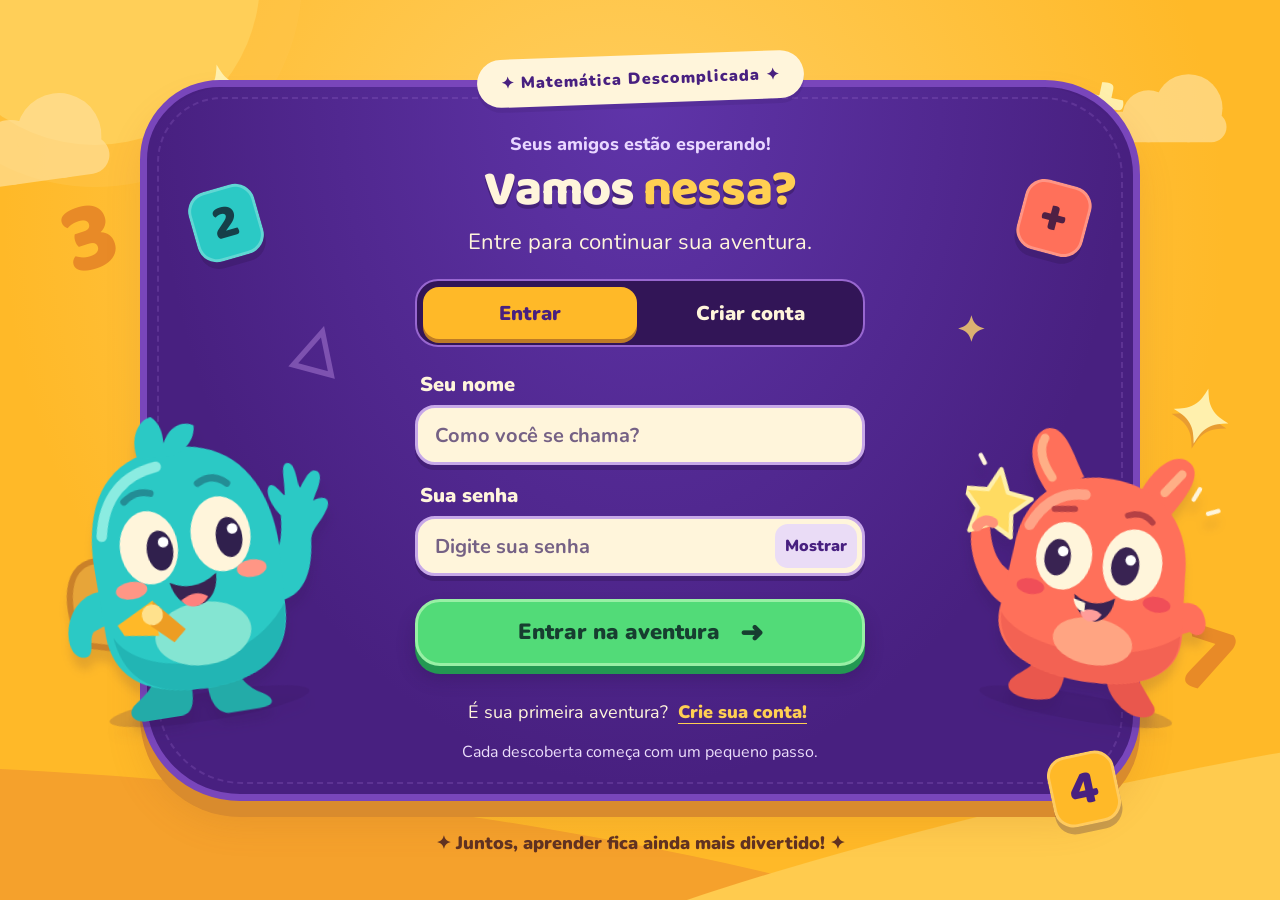
==== app/static/access.html @ aea95dab "feat(frontend): adiciona telas de boas-vindas e autenticacao com identidade visual infantil" ====
﻿<!doctype html>
<html lang="pt-BR">
<head>
  <meta charset="utf-8">
  <meta name="viewport" content="width=device-width, initial-scale=1">
  <meta name="theme-color" content="#FFB928">
  <title>Entrar na aventura — Matemática Descomplicada</title>
  <link rel="stylesheet" href="welcome.css">
  <link rel="stylesheet" href="access.css">
  <script src="access.js" defer></script>
</head>
<body>
<main class="world access-world" aria-labelledby="title">
  <div class="scenery" aria-hidden="true">
    <i class="sun"></i><i class="cloud c1"></i><i class="cloud c2"></i>
    <span class="s1">✦</span><span class="s2">✦</span><span class="n3">3</span><span class="n7">7</span><span class="plus">+</span><span class="equals">=</span><i class="hill h1"></i><i class="hill h2"></i>
  </div>
  <div class="stage access-stage">
    <div class="badge">✦ Matemática Descomplicada ✦</div>
    <section class="panel access-panel" aria-label="Acesso à aventura">
      <div class="doodles" aria-hidden="true"><span>△</span><span>✦</span><span>○</span></div>
      <div class="access-content">
        <p class="intro">Seus amigos estão esperando!</p>
        <h1 id="title">Vamos <span>nessa?</span></h1>
        <p class="subtitle" id="subtitle">Entre para continuar sua aventura.</p>
        <div class="mode-switch" role="group" aria-label="Escolha como acessar">
          <button type="button" data-mode="login" aria-pressed="true">Entrar</button>
          <button type="button" data-mode="signup" aria-pressed="false">Criar conta</button>
        </div>
        <form novalidate aria-label="Entrar" id="access-form">
          <div class="field">
            <label for="name">Seu nome</label>
            <input id="name" type="text" autocomplete="username" placeholder="Como você se chama?" maxlength="60" required aria-describedby="name-error">
            <p class="field-error" id="name-error" hidden></p>
          </div>
          <div class="field">
            <label for="password">Sua senha</label>
            <div class="password-wrap">
              <input id="password" type="password" autocomplete="current-password" placeholder="Digite sua senha" required aria-describedby="password-help password-error">
              <button class="reveal" type="button" aria-label="Mostrar senha" aria-pressed="false" aria-controls="password">Mostrar</button>
            </div>
            <p class="field-help" id="password-help" hidden>Use pelo menos 6 caracteres.</p>
            <p class="field-error" id="password-error" hidden></p>
          </div>
          <div class="field" id="confirm-field" hidden>
            <label for="confirm">Repita sua senha</label>
            <div class="password-wrap">
              <input id="confirm" type="password" autocomplete="new-password" placeholder="Mais uma vez!" disabled aria-describedby="confirm-error">
              <button class="reveal" type="button" aria-label="Mostrar confirmação de senha" aria-pressed="false" aria-controls="confirm">Mostrar</button>
            </div>
            <p class="field-error" id="confirm-error" hidden></p>
          </div>
          <button class="start submit" type="submit"><span id="submit-label">Entrar na aventura</span><span aria-hidden="true">➜</span></button>
          <p class="feedback" role="status" aria-live="polite" hidden></p>
        </form>
        <p class="switch-help"><span id="switch-prompt">É sua primeira aventura?</span> <button type="button" id="switch-link">Crie sua conta!</button></p>
        <p class="encouragement">Cada descoberta começa com um pequeno passo.</p>
        <noscript><p>Ative o JavaScript para alternar entre entrar e criar conta.</p></noscript>
      </div>
      <img class="mascot turquoise" src="assets/mascot-turquoise.svg" alt="Nosso amigo turquesa acena para receber você." width="340" height="400">
      <img class="mascot coral" src="assets/mascot-coral.svg" alt="Nosso amigo coral trouxe uma estrela para sua aventura." width="320" height="370">
      <div class="tile two" aria-hidden="true">2</div><div class="tile add" aria-hidden="true">+</div><div class="tile four" aria-hidden="true">4</div>
    </section>
    <p class="caption">✦ Juntos, aprender fica ainda mais divertido! ✦</p>
  </div>
</main>
</body>
</html>
---- app/static/welcome.css ----
﻿@import url('https://fonts.googleapis.com/css2?family=Baloo+2:wght@700;800&family=Nunito:wght@700;800;900&display=swap');
:root{color-scheme:light;--purple:#482080;--cream:#FFF5DB}*{box-sizing:border-box}body{margin:0;background:#FFB928;color:var(--cream);font-family:'Nunito','Trebuchet MS',sans-serif}.world{min-height:100svh;position:relative;isolation:isolate;overflow:hidden;display:grid;place-items:center;padding:76px 110px 66px;background:radial-gradient(ellipse at 48% 25%,#ffd064,transparent 65%),#FFB928}.scenery{position:absolute;inset:0;z-index:-1;overflow:hidden;pointer-events:none}.sun{position:absolute;width:330px;height:330px;border-radius:50%;background:#ffcf58;top:-185px;left:-70px;box-shadow:0 0 0 42px #ffc64a80}.cloud{position:absolute;width:155px;height:38px;background:#ffe099;border-radius:60px;opacity:.7}.cloud:before,.cloud:after{content:'';position:absolute;background:inherit;border-radius:50%;width:65px;height:65px;bottom:0;left:25px}.cloud:after{width:85px;height:85px;left:65px}.c1{top:16%;left:-45px;transform:rotate(-8deg)}.c2{top:12%;right:3%;transform:scale(.8)}.hill{position:absolute;width:120%;height:240px;border-radius:50% 50% 0 0}.h1{background:#f5a12c;left:-35%;bottom:-137px;transform:rotate(7deg)}.h2{background:#ffcb4e;right:-50%;bottom:-120px;transform:rotate(-12deg)}.scenery span{position:absolute;font-family:'Baloo 2','Trebuchet MS',sans-serif;font-weight:800;line-height:1;color:#e88a27}.n3{font-size:100px;left:5%;top:21%;transform:rotate(-18deg)}.n7{font-size:100px;right:4%;bottom:21%;transform:rotate(18deg)}.scenery .plus{font-size:80px;right:12%;top:7%;color:#fff0ad;transform:rotate(12deg)}.scenery .equals{font-size:70px;left:12%;bottom:8%;color:#fff0ad;transform:rotate(-18deg)}.scenery .s1,.scenery .s2{font-size:75px;color:#fff0ad;text-shadow:0 5px #e89c31}.s1{left:15%;top:7%;transform:rotate(-14deg)}.s2{right:4%;top:43%;transform:rotate(15deg)}
.stage{position:relative;width:min(100%,1050px);text-align:center}.badge{position:relative;z-index:2;display:table;margin:0 auto -23px;background:var(--cream);color:var(--purple);border-radius:24px;padding:13px 24px;font-size:16px;font-weight:900;letter-spacing:1px;box-shadow:0 5px 0 #32155726;transform:rotate(-2deg)}.panel{position:relative;isolation:isolate;background:var(--purple);border:7px solid #7946bb;border-radius:80px 95px 85px 100px;box-shadow:0 16px 0 #d98b2d,0 23px 35px #a75f2226;min-height:520px;padding:61px 24px 38px}.panel:before{content:'';position:absolute;z-index:-1;inset:10px;border:2px dashed #9464c647;border-radius:65px 80px 70px 85px}.panel:after{content:'';position:absolute;z-index:-2;inset:0;border-radius:inherit;background:radial-gradient(ellipse at 50% 0,#7447ce88,transparent 70%)}.copy{position:relative;z-index:3;max-width:650px;margin:auto;pointer-events:none}.copy button{pointer-events:auto}.intro{font-size:18px;font-weight:800;color:#e9d7ff;margin-bottom:8px}h1{font-family:'Baloo 2','Trebuchet MS',sans-serif;font-size:56px;line-height:1.05;font-weight:800;letter-spacing:-1px;margin:0 0 21px;text-shadow:0 4px 0 #32155780}h1 span{color:#ffcf52}.copy>p{font-size:23px;line-height:1.45;margin:0 0 27px;font-weight:700}.start{display:inline-flex;align-items:center;justify-content:center;gap:20px;border:3px solid #98f0a5;border-radius:25px;padding:18px 27px;background:#52DB78;color:#173e30;font-family:inherit;font-weight:900;font-size:23px;box-shadow:0 8px 0 #239852,0 12px 18px #28114450;cursor:pointer;transition:transform .18s,box-shadow .18s,background .18s}.start span{font-size:28px;line-height:1}.start:hover{background:#75ed93;transform:translateY(-4px) rotate(-1deg);box-shadow:0 12px 0 #239852,0 16px 20px #28114450}.start:active{transform:translateY(6px);box-shadow:0 2px 0 #239852}.start:focus-visible{outline:4px solid var(--cream);outline-offset:8px}.copy>.hint{font-size:16px;line-height:1.5;margin:24px auto 0;max-width:400px;color:#ebddfa;min-height:48px}.mascot{position:absolute;z-index:4;pointer-events:none;filter:drop-shadow(0 12px 5px #25103d20);object-fit:contain}.turquoise{width:300px;height:auto;left:-110px;bottom:0;transform:rotate(-9deg);animation:bob-left 5s ease-in-out infinite}.coral{width:280px;height:auto;right:-102px;bottom:4px;transform:rotate(10deg);animation:bob-right 5s ease-in-out infinite .6s}.tile{position:absolute;z-index:2;width:68px;height:72px;display:grid;place-items:center;font-family:'Baloo 2','Trebuchet MS',sans-serif;font-size:49px;font-weight:800;border-radius:20px;box-shadow:0 7px 0 #28114440;border:3px solid #ffffff40;line-height:1}.two{background:#2BC9C5;color:#163f49;left:57px;top:75px;transform:rotate(-16deg)}.add{background:#FF705A;color:#4f2044;right:58px;top:68px;transform:rotate(15deg)}.four{background:#FFB928;color:#482080;right:15px;bottom:-31px;transform:rotate(-12deg);z-index:5}.doodles span{position:absolute;font-size:58px;color:#b88ae0;opacity:.45;font-weight:800}.doodles span:nth-child(1){top:32px;left:21%;transform:rotate(15deg)}.doodles span:nth-child(2){right:20%;top:29px;color:#ffd66c;font-size:35px;opacity:.8}.doodles span:nth-child(3){right:70px;top:180px;font-size:65px}.caption{color:#603222;font-size:18px;font-weight:900;margin:39px 0 0}.celebration{position:absolute;inset:0;overflow:hidden;border-radius:inherit;pointer-events:none;z-index:6}.confetti{position:absolute;left:50%;top:68%;font-size:25px;animation:burst 1s ease-out forwards;color:var(--color)}@keyframes burst{from{opacity:1;transform:translate(0,0) rotate(0)}to{opacity:0;transform:translate(var(--x),var(--y)) rotate(var(--spin))}}@keyframes bob-left{50%{transform:translateY(-10px) rotate(-6deg)}}@keyframes bob-right{50%{transform:translateY(-9px) rotate(7deg)}}
@media(min-width:1450px){.panel{min-height:570px;padding-top:78px}.turquoise{width:340px;left:-135px}.coral{width:320px;right:-125px}}
@media(max-width:1050px){.world{padding:65px 65px 50px}.panel{padding-left:35px;padding-right:35px}h1{font-size:48px}.turquoise{width:235px;left:-80px;bottom:-12px}.coral{width:220px;right:-75px;bottom:-10px}.two{left:25px;top:50px;width:52px;height:57px;font-size:38px}.add{right:22px;top:55px;width:52px;height:57px;font-size:38px}.copy>p{font-size:22px}.copy>.hint{max-width:290px}.doodles span:nth-child(1),.doodles span:nth-child(3){display:none}}
@media(max-width:700px){.world{padding:45px 19px 30px}.stage{max-width:480px}.badge{font-size:16px;letter-spacing:0;padding:12px 10px;margin-bottom:-18px}.panel{padding:45px 14px 210px;min-height:690px;border-width:5px;border-radius:49px 57px 49px 57px;box-shadow:0 10px 0 #d98b2d,0 17px 25px #a75f2220}.panel:before{inset:8px;border-radius:35px 43px 35px 43px}.intro{font-size:16px;margin-bottom:13px}h1{font-size:clamp(40px,8.8vw,46px);letter-spacing:-1.2px;line-height:1.08;margin-bottom:18px}.copy>p{font-size:20px;line-height:1.5;margin-bottom:24px}.copy>p br{display:none}.copy{max-width:380px}.start{font-size:20px;padding:17px 18px;gap:10px;border-radius:23px}.copy>.hint{font-size:16px;max-width:280px;margin-top:23px;min-height:48px}.turquoise{width:205px;left:-26px;bottom:-10px}.coral{width:190px;right:-21px;bottom:-9px}.two{top:auto;bottom:116px;left:44%;width:45px;height:48px;font-size:32px;transform:rotate(12deg)}.add{top:auto;bottom:56px;right:43%;width:41px;height:44px;font-size:30px;transform:rotate(-14deg)}.four{display:none}.doodles span:nth-child(2){top:auto;bottom:173px;right:25%;font-size:23px}.caption{font-size:16px;line-height:1.5;margin:27px auto 0;max-width:320px}.n3{left:-17px;top:10%;font-size:72px}.scenery .plus{right:-4px;top:4%;font-size:60px}.n7{right:-8px;bottom:12%;font-size:70px}.scenery .s1{left:4%;top:2%;font-size:34px}.scenery .s2{right:0;top:49%;font-size:30px}.scenery .equals{left:5%;bottom:4%;font-size:40px}.c2{right:-60px}}
@media(prefers-reduced-motion:reduce){*,*:before,*:after{animation:none!important;transition:none!important}.confetti{display:none}}
---- app/static/access.css ----
﻿/* Extends the approved welcome screen without changing its shared styles. */
[hidden] { display: none !important; }
.access-world { padding-top: 48px; padding-bottom: 38px; }
.access-stage { max-width: 1000px; min-width: 0; }
.access-panel { padding: 45px 32px 30px; }
.access-content { position: relative; z-index: 3; width: 100%; max-width: 450px; margin: auto; }
.access-content h1 { font-size: 50px; margin-bottom: 10px; }
.access-content .intro { margin: 0 0 8px; }
.subtitle { font-size: 22px; line-height: 1.4; margin: 0 0 22px; }
.mode-switch { display: flex; gap: 6px; padding: 6px; background: #321557; border: 2px solid #9867d0; border-radius: 23px; margin-bottom: 24px; }
.mode-switch button { flex: 1; min-height: 52px; border: 0; border-radius: 16px; background: transparent; color: #FFF5DB; font: 900 20px 'Nunito', 'Trebuchet MS', sans-serif; cursor: pointer; transition: background .18s, transform .18s; }
.mode-switch button[aria-pressed="true"] { background: #FFB928; color: #482080; box-shadow: 0 4px 0 #bd7b26; }
.mode-switch button:hover { background: #7447CE; }
.mode-switch button[aria-pressed="true"]:hover { background: #ffce64; }
.field { text-align: left; margin-bottom: 17px; }
.field label { display: block; font-size: 20px; font-weight: 900; margin: 0 0 7px 5px; }
.field input { display: block; width: 100%; min-width: 0; min-height: 60px; padding: 13px 17px; border: 3px solid #c7a8e8; border-radius: 20px; background: #FFF5DB; color: #482080; font: 800 20px 'Nunito', 'Trebuchet MS', sans-serif; box-shadow: 0 5px 0 #32155766; transition: border-color .18s, box-shadow .18s; }
.field input::placeholder { color: #756185; opacity: 1; font-weight: 700; }
.field input:focus { border-color: #2BC9C5; outline: 3px solid #2BC9C559; outline-offset: 3px; box-shadow: 0 5px 0 #247d91; }
.field input[aria-invalid="true"] { border-color: #FF9C88; outline-color: #FF705A77; }
.password-wrap { position: relative; }
.password-wrap input { padding-right: 105px; }
.reveal { position: absolute; right: 8px; top: 8px; min-height: 44px; padding: 0 10px; border: 0; border-radius: 13px; background: #eadcf6; color: #482080; font: 900 16px 'Nunito', sans-serif; cursor: pointer; }
.reveal:hover { background: #d7bcec; }
.field-help, .field-error { margin: 9px 5px 0; font-size: 16px; line-height: 1.4; }
.field-error { color: #ffcfb9; font-weight: 900; }
.field-help { color: #ebddfa; }
.submit { width: 100%; margin-top: 6px; padding: 16px 15px; }
.submit #submit-label { font-size: 22px; line-height: 1.3; }
.feedback { font-size: 18px; line-height: 1.5; background: #321557; border: 2px solid #52DB78; border-radius: 18px; padding: 14px; margin: 24px 0 0; }
.switch-help { font-size: 18px; line-height: 1.7; margin: 26px 0 8px; }
.switch-help button { border: 0; padding: 8px 5px; background: transparent; color: #ffcf52; font: 900 18px 'Nunito', sans-serif; text-decoration: underline; text-underline-offset: 5px; cursor: pointer; border-radius: 8px; }
.switch-help button:hover { color: #FFF5DB; }
.encouragement { font-size: 16px; line-height: 1.5; color: #ebddfa; margin: 0; }
.access-content button:focus-visible { outline: 3px solid #FFF5DB; outline-offset: 4px; }
.access-content .reveal:focus-visible { outline-color: #482080; outline-offset: 1px; }
.access-panel .turquoise { bottom: 65px; }
.access-panel .coral { bottom: 65px; }
.access-panel .two { top: 100px; left: 45px; }
.access-panel .add { top: 95px; right: 45px; }
.access-panel .doodles span:nth-child(1) { left: 15%; top: 220px; }
.access-panel .doodles span:nth-child(2) { right: 15%; top: 220px; }
.access-panel .doodles span:nth-child(3) { display: none; }
.access-world .caption { margin-top: 30px; }
@media (min-width: 1450px) { .access-panel .turquoise { left: -125px; } .access-panel .coral { right: -115px; } }
@media (min-width: 701px) and (max-width: 1050px) {
  .access-world { padding-left: 48px; padding-right: 48px; }
  .access-content { max-width: 380px; }
  .access-panel .turquoise { width: 190px; left: -72px; bottom: 80px; }
  .access-panel .coral { width: 180px; right: -68px; bottom: 80px; }
  .access-panel .two { left: 15px; top: 62px; }
  .access-panel .add { right: 15px; top: 62px; }
}
@media (max-width: 700px) {
  .access-world { padding: 35px 15px 28px; }
  .access-panel { padding: 42px 18px 205px; min-height: 0; }
  .access-content h1 { font-size: 42px; }
  .access-world .badge { font-size: 16px; padding: 12px 10px; }
  .subtitle { font-size: 20px; margin-bottom: 20px; }
  .mode-switch button { font-size: 18px; }
  .field input { font-size: 18px; padding-left: 12px; }
  .field label { font-size: 18px; }
  .submit #submit-label { font-size: 20px; }
  .submit { gap: 10px; }
  .access-panel .turquoise { width: 185px; left: -20px; bottom: -4px; }
  .access-panel .coral { width: 173px; right: -17px; bottom: -4px; }
  .access-panel .two { top: auto; bottom: 98px; left: 44%; }
  .access-panel .add { top: auto; bottom: 42px; right: 43%; }
  .access-panel .doodles span:nth-child(2) { top: auto; bottom: 164px; right: 27%; }
  .access-world .caption { font-size: 16px; }
}
/* Keep the animated silhouettes clear of every form control. */
@media (min-width: 701px) and (max-width: 1050px) {
  .access-panel .turquoise { width: 165px; left: -75px; }
  .access-panel .coral { width: 155px; right: -70px; }
}
@media (max-width: 700px) {
  .access-panel { padding-bottom: 250px; }
}
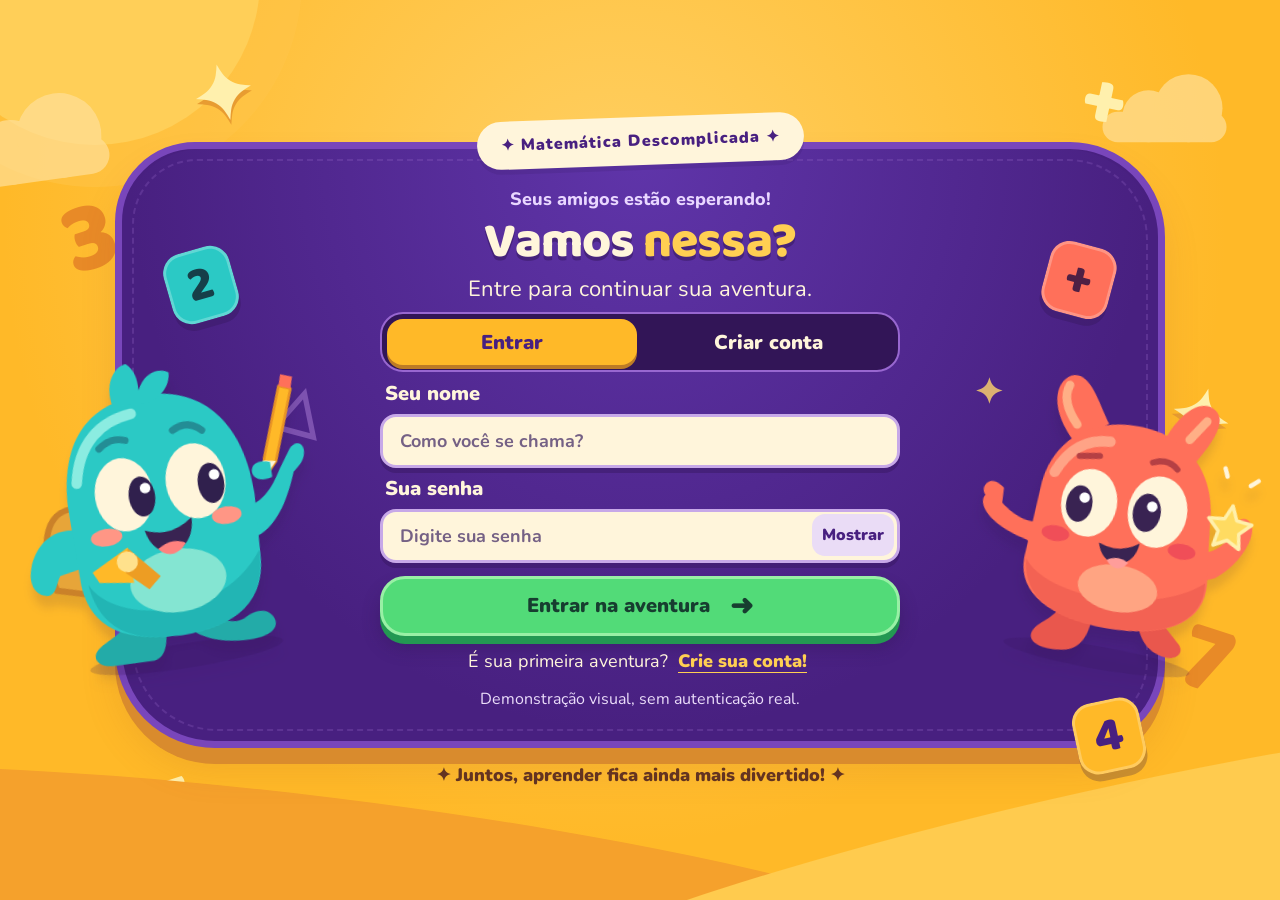
==== commit 565a0c76: "feat(frontend): padroniza layout responsivo e finaliza painel do aluno" ====
--- a/app/static/access.html
+++ b/app/static/access.html
@@ -5,6 +5,7 @@
   <meta name="viewport" content="width=device-width, initial-scale=1">
   <meta name="theme-color" content="#FFB928">
   <title>Entrar na aventura — Matemática Descomplicada</title>
+  <link rel="stylesheet" href="design-system.css">
   <link rel="stylesheet" href="welcome.css">
   <link rel="stylesheet" href="access.css">
   <script src="access.js" defer></script>
@@ -23,11 +24,11 @@
         <p class="intro">Seus amigos estão esperando!</p>
         <h1 id="title">Vamos <span>nessa?</span></h1>
         <p class="subtitle" id="subtitle">Entre para continuar sua aventura.</p>
-        <div class="mode-switch" role="group" aria-label="Escolha como acessar">
+        <div class="mode-switch ds-form-width" role="group" aria-label="Escolha como acessar">
           <button type="button" data-mode="login" aria-pressed="true">Entrar</button>
           <button type="button" data-mode="signup" aria-pressed="false">Criar conta</button>
         </div>
-        <form novalidate aria-label="Entrar" id="access-form">
+        <form class="ds-form-width" novalidate aria-label="Entrar" id="access-form">
           <div class="field">
             <label for="name">Seu nome</label>
             <input id="name" type="text" autocomplete="username" placeholder="Como você se chama?" maxlength="60" required aria-describedby="name-error">
@@ -54,11 +55,11 @@
           <p class="feedback" role="status" aria-live="polite" hidden></p>
         </form>
         <p class="switch-help"><span id="switch-prompt">É sua primeira aventura?</span> <button type="button" id="switch-link">Crie sua conta!</button></p>
-        <p class="encouragement">Cada descoberta começa com um pequeno passo.</p>
+        <p class="encouragement">Demonstração visual, sem autenticação real.</p>
         <noscript><p>Ative o JavaScript para alternar entre entrar e criar conta.</p></noscript>
       </div>
-      <img class="mascot turquoise" src="assets/mascot-turquoise.svg" alt="Nosso amigo turquesa acena para receber você." width="340" height="400">
-      <img class="mascot coral" src="assets/mascot-coral.svg" alt="Nosso amigo coral trouxe uma estrela para sua aventura." width="320" height="370">
+      <img class="mascot turquoise" src="assets/mascot-turquoise-access.svg" alt="Nosso amigo turquesa mostra um lápis para começar a aventura." width="340" height="400">
+      <img class="mascot coral" src="assets/mascot-coral-access.svg" alt="Nosso amigo coral aponta para a área de acesso e segura sua estrela." width="320" height="370">
       <div class="tile two" aria-hidden="true">2</div><div class="tile add" aria-hidden="true">+</div><div class="tile four" aria-hidden="true">4</div>
     </section>
     <p class="caption">✦ Juntos, aprender fica ainda mais divertido! ✦</p>
--- a/app/static/design-system.css
+++ b/app/static/design-system.css
@@ -0,0 +1,68 @@
+:root {
+  color-scheme: light;
+  --purple: #482080;
+  --cream: #FFF5DB;
+  --color-yellow: #FFB928;
+  --color-teal: #2BC9C5;
+  --color-coral: #FF705A;
+  --color-green: #52DB78;
+  --color-card-teal: #209d9f;
+  --color-card-purple: #7447ce;
+  --color-card-coral: #e45d52;
+  --font-body: 'Nunito', 'Trebuchet MS', sans-serif;
+  --font-display: 'Baloo 2', 'Trebuchet MS', sans-serif;
+  --panel-max-width: 1050px;
+  --panel-reference-height: 520px;
+  --panel-reference-height-large: 570px;
+  --auth-panel-reference-height: 606px;
+  --dashboard-panel-ratio: .6;
+  --panel-radius: 80px 95px 85px 100px;
+  --panel-inner-radius: 65px 80px 70px 85px;
+  --panel-mobile-radius: 49px 57px 49px 57px;
+  --form-max-width: 520px;
+  --input-height: 54px;
+  --input-radius: 16px;
+  --input-font-size: 18px;
+  --primary-button-height: 60px;
+  --primary-button-radius: 25px;
+  --primary-button-font-size: 20px;
+  --page-gutter-desktop: 48px;
+  --page-gutter-mobile: 18px;
+  --space-1: 8px;
+  --space-2: 16px;
+  --space-3: 24px;
+}
+
+.stage {
+  position: relative;
+  width: min(100%, var(--panel-max-width));
+  min-width: 0;
+  margin-inline: auto;
+  text-align: center;
+}
+
+.panel {
+  min-height: var(--panel-reference-height);
+  border-radius: var(--panel-radius);
+}
+
+.ds-form-width {
+  width: min(100%, var(--form-max-width));
+  margin-inline: auto;
+}
+
+.field input {
+  min-height: var(--input-height);
+  border-radius: var(--input-radius);
+  font-size: var(--input-font-size);
+}
+
+.start {
+  min-height: var(--primary-button-height);
+  border-radius: var(--primary-button-radius);
+  font-size: var(--primary-button-font-size);
+}
+
+@media (max-width: 700px) {
+  .panel { border-radius: var(--panel-mobile-radius); }
+}
--- a/app/static/welcome.css
+++ b/app/static/welcome.css
@@ -1,7 +1,8 @@
-﻿@import url('https://fonts.googleapis.com/css2?family=Baloo+2:wght@700;800&family=Nunito:wght@700;800;900&display=swap');
-:root{color-scheme:light;--purple:#482080;--cream:#FFF5DB}*{box-sizing:border-box}body{margin:0;background:#FFB928;color:var(--cream);font-family:'Nunito','Trebuchet MS',sans-serif}.world{min-height:100svh;position:relative;isolation:isolate;overflow:hidden;display:grid;place-items:center;padding:76px 110px 66px;background:radial-gradient(ellipse at 48% 25%,#ffd064,transparent 65%),#FFB928}.scenery{position:absolute;inset:0;z-index:-1;overflow:hidden;pointer-events:none}.sun{position:absolute;width:330px;height:330px;border-radius:50%;background:#ffcf58;top:-185px;left:-70px;box-shadow:0 0 0 42px #ffc64a80}.cloud{position:absolute;width:155px;height:38px;background:#ffe099;border-radius:60px;opacity:.7}.cloud:before,.cloud:after{content:'';position:absolute;background:inherit;border-radius:50%;width:65px;height:65px;bottom:0;left:25px}.cloud:after{width:85px;height:85px;left:65px}.c1{top:16%;left:-45px;transform:rotate(-8deg)}.c2{top:12%;right:3%;transform:scale(.8)}.hill{position:absolute;width:120%;height:240px;border-radius:50% 50% 0 0}.h1{background:#f5a12c;left:-35%;bottom:-137px;transform:rotate(7deg)}.h2{background:#ffcb4e;right:-50%;bottom:-120px;transform:rotate(-12deg)}.scenery span{position:absolute;font-family:'Baloo 2','Trebuchet MS',sans-serif;font-weight:800;line-height:1;color:#e88a27}.n3{font-size:100px;left:5%;top:21%;transform:rotate(-18deg)}.n7{font-size:100px;right:4%;bottom:21%;transform:rotate(18deg)}.scenery .plus{font-size:80px;right:12%;top:7%;color:#fff0ad;transform:rotate(12deg)}.scenery .equals{font-size:70px;left:12%;bottom:8%;color:#fff0ad;transform:rotate(-18deg)}.scenery .s1,.scenery .s2{font-size:75px;color:#fff0ad;text-shadow:0 5px #e89c31}.s1{left:15%;top:7%;transform:rotate(-14deg)}.s2{right:4%;top:43%;transform:rotate(15deg)}
-.stage{position:relative;width:min(100%,1050px);text-align:center}.badge{position:relative;z-index:2;display:table;margin:0 auto -23px;background:var(--cream);color:var(--purple);border-radius:24px;padding:13px 24px;font-size:16px;font-weight:900;letter-spacing:1px;box-shadow:0 5px 0 #32155726;transform:rotate(-2deg)}.panel{position:relative;isolation:isolate;background:var(--purple);border:7px solid #7946bb;border-radius:80px 95px 85px 100px;box-shadow:0 16px 0 #d98b2d,0 23px 35px #a75f2226;min-height:520px;padding:61px 24px 38px}.panel:before{content:'';position:absolute;z-index:-1;inset:10px;border:2px dashed #9464c647;border-radius:65px 80px 70px 85px}.panel:after{content:'';position:absolute;z-index:-2;inset:0;border-radius:inherit;background:radial-gradient(ellipse at 50% 0,#7447ce88,transparent 70%)}.copy{position:relative;z-index:3;max-width:650px;margin:auto;pointer-events:none}.copy button{pointer-events:auto}.intro{font-size:18px;font-weight:800;color:#e9d7ff;margin-bottom:8px}h1{font-family:'Baloo 2','Trebuchet MS',sans-serif;font-size:56px;line-height:1.05;font-weight:800;letter-spacing:-1px;margin:0 0 21px;text-shadow:0 4px 0 #32155780}h1 span{color:#ffcf52}.copy>p{font-size:23px;line-height:1.45;margin:0 0 27px;font-weight:700}.start{display:inline-flex;align-items:center;justify-content:center;gap:20px;border:3px solid #98f0a5;border-radius:25px;padding:18px 27px;background:#52DB78;color:#173e30;font-family:inherit;font-weight:900;font-size:23px;box-shadow:0 8px 0 #239852,0 12px 18px #28114450;cursor:pointer;transition:transform .18s,box-shadow .18s,background .18s}.start span{font-size:28px;line-height:1}.start:hover{background:#75ed93;transform:translateY(-4px) rotate(-1deg);box-shadow:0 12px 0 #239852,0 16px 20px #28114450}.start:active{transform:translateY(6px);box-shadow:0 2px 0 #239852}.start:focus-visible{outline:4px solid var(--cream);outline-offset:8px}.copy>.hint{font-size:16px;line-height:1.5;margin:24px auto 0;max-width:400px;color:#ebddfa;min-height:48px}.mascot{position:absolute;z-index:4;pointer-events:none;filter:drop-shadow(0 12px 5px #25103d20);object-fit:contain}.turquoise{width:300px;height:auto;left:-110px;bottom:0;transform:rotate(-9deg);animation:bob-left 5s ease-in-out infinite}.coral{width:280px;height:auto;right:-102px;bottom:4px;transform:rotate(10deg);animation:bob-right 5s ease-in-out infinite .6s}.tile{position:absolute;z-index:2;width:68px;height:72px;display:grid;place-items:center;font-family:'Baloo 2','Trebuchet MS',sans-serif;font-size:49px;font-weight:800;border-radius:20px;box-shadow:0 7px 0 #28114440;border:3px solid #ffffff40;line-height:1}.two{background:#2BC9C5;color:#163f49;left:57px;top:75px;transform:rotate(-16deg)}.add{background:#FF705A;color:#4f2044;right:58px;top:68px;transform:rotate(15deg)}.four{background:#FFB928;color:#482080;right:15px;bottom:-31px;transform:rotate(-12deg);z-index:5}.doodles span{position:absolute;font-size:58px;color:#b88ae0;opacity:.45;font-weight:800}.doodles span:nth-child(1){top:32px;left:21%;transform:rotate(15deg)}.doodles span:nth-child(2){right:20%;top:29px;color:#ffd66c;font-size:35px;opacity:.8}.doodles span:nth-child(3){right:70px;top:180px;font-size:65px}.caption{color:#603222;font-size:18px;font-weight:900;margin:39px 0 0}.celebration{position:absolute;inset:0;overflow:hidden;border-radius:inherit;pointer-events:none;z-index:6}.confetti{position:absolute;left:50%;top:68%;font-size:25px;animation:burst 1s ease-out forwards;color:var(--color)}@keyframes burst{from{opacity:1;transform:translate(0,0) rotate(0)}to{opacity:0;transform:translate(var(--x),var(--y)) rotate(var(--spin))}}@keyframes bob-left{50%{transform:translateY(-10px) rotate(-6deg)}}@keyframes bob-right{50%{transform:translateY(-9px) rotate(7deg)}}
-@media(min-width:1450px){.panel{min-height:570px;padding-top:78px}.turquoise{width:340px;left:-135px}.coral{width:320px;right:-125px}}
-@media(max-width:1050px){.world{padding:65px 65px 50px}.panel{padding-left:35px;padding-right:35px}h1{font-size:48px}.turquoise{width:235px;left:-80px;bottom:-12px}.coral{width:220px;right:-75px;bottom:-10px}.two{left:25px;top:50px;width:52px;height:57px;font-size:38px}.add{right:22px;top:55px;width:52px;height:57px;font-size:38px}.copy>p{font-size:22px}.copy>.hint{max-width:290px}.doodles span:nth-child(1),.doodles span:nth-child(3){display:none}}
-@media(max-width:700px){.world{padding:45px 19px 30px}.stage{max-width:480px}.badge{font-size:16px;letter-spacing:0;padding:12px 10px;margin-bottom:-18px}.panel{padding:45px 14px 210px;min-height:690px;border-width:5px;border-radius:49px 57px 49px 57px;box-shadow:0 10px 0 #d98b2d,0 17px 25px #a75f2220}.panel:before{inset:8px;border-radius:35px 43px 35px 43px}.intro{font-size:16px;margin-bottom:13px}h1{font-size:clamp(40px,8.8vw,46px);letter-spacing:-1.2px;line-height:1.08;margin-bottom:18px}.copy>p{font-size:20px;line-height:1.5;margin-bottom:24px}.copy>p br{display:none}.copy{max-width:380px}.start{font-size:20px;padding:17px 18px;gap:10px;border-radius:23px}.copy>.hint{font-size:16px;max-width:280px;margin-top:23px;min-height:48px}.turquoise{width:205px;left:-26px;bottom:-10px}.coral{width:190px;right:-21px;bottom:-9px}.two{top:auto;bottom:116px;left:44%;width:45px;height:48px;font-size:32px;transform:rotate(12deg)}.add{top:auto;bottom:56px;right:43%;width:41px;height:44px;font-size:30px;transform:rotate(-14deg)}.four{display:none}.doodles span:nth-child(2){top:auto;bottom:173px;right:25%;font-size:23px}.caption{font-size:16px;line-height:1.5;margin:27px auto 0;max-width:320px}.n3{left:-17px;top:10%;font-size:72px}.scenery .plus{right:-4px;top:4%;font-size:60px}.n7{right:-8px;bottom:12%;font-size:70px}.scenery .s1{left:4%;top:2%;font-size:34px}.scenery .s2{right:0;top:49%;font-size:30px}.scenery .equals{left:5%;bottom:4%;font-size:40px}.c2{right:-60px}}
+@import url('https://fonts.googleapis.com/css2?family=Baloo+2:wght@700;800&family=Nunito:wght@700;800;900&display=swap');
+*{box-sizing:border-box}body{margin:0;background:var(--color-yellow);color:var(--cream);font-family:var(--font-body)}.world{min-height:100svh;position:relative;isolation:isolate;overflow:hidden;display:grid;place-items:center;padding:76px var(--page-gutter-desktop) 66px;background:radial-gradient(ellipse at 48% 25%,#ffd064,transparent 65%),var(--color-yellow)}.scenery{position:absolute;inset:0;z-index:-1;overflow:hidden;pointer-events:none}.sun{position:absolute;width:330px;height:330px;border-radius:50%;background:#ffcf58;top:-185px;left:-70px;box-shadow:0 0 0 42px #ffc64a80}.cloud{position:absolute;width:155px;height:38px;background:#ffe099;border-radius:60px;opacity:.7}.cloud:before,.cloud:after{content:'';position:absolute;background:inherit;border-radius:50%;width:65px;height:65px;bottom:0;left:25px}.cloud:after{width:85px;height:85px;left:65px}.c1{top:16%;left:-45px;transform:rotate(-8deg)}.c2{top:12%;right:3%;transform:scale(.8)}.hill{position:absolute;width:120%;height:240px;border-radius:50% 50% 0 0}.h1{background:#f5a12c;left:-35%;bottom:-137px;transform:rotate(7deg)}.h2{background:#ffcb4e;right:-50%;bottom:-120px;transform:rotate(-12deg)}.scenery span{position:absolute;font-family:var(--font-display);font-weight:800;line-height:1;color:#e88a27}.n3{font-size:100px;left:5%;top:21%;transform:rotate(-18deg)}.n7{font-size:100px;right:4%;bottom:21%;transform:rotate(18deg)}.scenery .plus{font-size:80px;right:12%;top:7%;color:#fff0ad;transform:rotate(12deg)}.scenery .equals{font-size:70px;left:12%;bottom:8%;color:#fff0ad;transform:rotate(-18deg)}.scenery .s1,.scenery .s2{font-size:75px;color:#fff0ad;text-shadow:0 5px #e89c31}.s1{left:15%;top:7%;transform:rotate(-14deg)}.s2{right:4%;top:43%;transform:rotate(15deg)}
+.badge{position:relative;z-index:2;display:table;margin:0 auto -23px;background:var(--cream);color:var(--purple);border-radius:24px;padding:13px 24px;font-size:16px;font-weight:900;letter-spacing:1px;box-shadow:0 5px 0 #32155726;transform:rotate(-2deg)}.panel{position:relative;isolation:isolate;background:var(--purple);border:7px solid #7946bb;box-shadow:0 16px 0 #d98b2d,0 23px 35px #a75f2226;padding:61px 24px 38px}.panel:before{content:'';position:absolute;z-index:-1;inset:10px;border:2px dashed #9464c647;border-radius:var(--panel-inner-radius)}.panel:after{content:'';position:absolute;z-index:-2;inset:0;border-radius:inherit;background:radial-gradient(ellipse at 50% 0,#7447ce88,transparent 70%)}.copy{position:relative;z-index:3;max-width:650px;margin:auto;pointer-events:none}.copy button{pointer-events:auto}.intro{font-size:18px;font-weight:800;color:#e9d7ff;margin-bottom:8px}h1{font-family:var(--font-display);font-size:56px;line-height:1.05;font-weight:800;letter-spacing:-1px;margin:0 0 21px;text-shadow:0 4px 0 #32155780}h1 span{color:#ffcf52}.copy>p{font-size:23px;line-height:1.45;margin:0 0 27px;font-weight:700}.start{display:inline-flex;align-items:center;justify-content:center;gap:20px;border:3px solid #98f0a5;padding:12px 27px;background:var(--color-green);color:#173e30;font-family:inherit;font-weight:900;box-shadow:0 8px 0 #239852,0 12px 18px #28114450;cursor:pointer;transition:transform .18s,box-shadow .18s,background .18s}.start span{font-size:28px;line-height:1}.start:hover{background:#75ed93;transform:translateY(-4px) rotate(-1deg);box-shadow:0 12px 0 #239852,0 16px 20px #28114450}.start:active{transform:translateY(6px);box-shadow:0 2px 0 #239852}.start:focus-visible{outline:4px solid var(--cream);outline-offset:8px}.copy>.hint{font-size:16px;line-height:1.5;margin:24px auto 0;max-width:400px;color:#ebddfa;min-height:48px}.mascot{position:absolute;z-index:4;pointer-events:none;filter:drop-shadow(0 12px 5px #25103d20);object-fit:contain}.turquoise{width:300px;height:auto;left:-110px;bottom:0;transform:rotate(-9deg);animation:bob-left 5s ease-in-out infinite}.coral{width:280px;height:auto;right:-102px;bottom:4px;transform:rotate(10deg);animation:bob-right 5s ease-in-out infinite .6s}.tile{position:absolute;z-index:2;width:68px;height:72px;display:grid;place-items:center;font-family:var(--font-display);font-size:49px;font-weight:800;border-radius:20px;box-shadow:0 7px 0 #28114440;border:3px solid #ffffff40;line-height:1}.two{background:var(--color-teal);color:#163f49;left:57px;top:75px;transform:rotate(-16deg)}.add{background:var(--color-coral);color:#4f2044;right:58px;top:68px;transform:rotate(15deg)}.four{background:var(--color-yellow);color:#482080;right:15px;bottom:-31px;transform:rotate(-12deg);z-index:5}.doodles span{position:absolute;font-size:58px;color:#b88ae0;opacity:.45;font-weight:800}.doodles span:nth-child(1){top:32px;left:21%;transform:rotate(15deg)}.doodles span:nth-child(2){right:20%;top:29px;color:#ffd66c;font-size:35px;opacity:.8}.doodles span:nth-child(3){right:70px;top:180px;font-size:65px}.caption{color:#603222;font-size:18px;font-weight:900;margin:39px 0 0}.celebration{position:absolute;inset:0;overflow:hidden;border-radius:inherit;pointer-events:none;z-index:6}.confetti{position:absolute;left:50%;top:68%;font-size:25px;animation:burst 1s ease-out forwards;color:var(--color)}@keyframes burst{from{opacity:1;transform:translate(0,0) rotate(0)}to{opacity:0;transform:translate(var(--x),var(--y)) rotate(var(--spin))}}@keyframes bob-left{50%{transform:translateY(-10px) rotate(-6deg)}}@keyframes bob-right{50%{transform:translateY(-9px) rotate(7deg)}}
+@media(min-width:1450px){.panel{min-height:var(--panel-reference-height-large);padding-top:78px}.turquoise{width:340px;left:-135px}.coral{width:320px;right:-125px}}
+@media(max-width:1050px){.world{padding:65px var(--page-gutter-desktop) 50px}.panel{padding-left:35px;padding-right:35px}h1{font-size:48px}.turquoise{width:235px;left:-80px;bottom:-12px}.coral{width:220px;right:-75px;bottom:-10px}.two{left:25px;top:50px;width:52px;height:57px;font-size:38px}.add{right:22px;top:55px;width:52px;height:57px;font-size:38px}.copy>p{font-size:22px}.copy>.hint{max-width:290px}.doodles span:nth-child(1),.doodles span:nth-child(3){display:none}}
+@media(max-width:700px){.world{padding:45px var(--page-gutter-mobile) 30px}.stage{max-width:480px}.badge{font-size:16px;letter-spacing:0;padding:12px 10px;margin-bottom:-18px}.panel{padding:45px 14px 210px;min-height:690px;border-width:5px;border-radius:var(--panel-mobile-radius);box-shadow:0 10px 0 #d98b2d,0 17px 25px #a75f2220}.panel:before{inset:8px;border-radius:35px 43px 35px 43px}.intro{font-size:16px;margin-bottom:13px}h1{font-size:clamp(40px,8.8vw,46px);letter-spacing:-1.2px;line-height:1.08;margin-bottom:18px}.copy>p{font-size:20px;line-height:1.5;margin-bottom:24px}.copy>p br{display:none}.copy{max-width:380px}.start{padding:10px 18px;gap:10px;border-radius:var(--primary-button-radius)}.copy>.hint{font-size:16px;max-width:280px;margin-top:23px;min-height:48px}.turquoise{width:205px;left:-26px;bottom:-10px}.coral{width:190px;right:-21px;bottom:-9px}.two{top:auto;bottom:116px;left:44%;width:45px;height:48px;font-size:32px;transform:rotate(12deg)}.add{top:auto;bottom:56px;right:43%;width:41px;height:44px;font-size:30px;transform:rotate(-14deg)}.four{display:none}.doodles span:nth-child(2){top:auto;bottom:173px;right:25%;font-size:23px}.caption{font-size:16px;line-height:1.5;margin:27px auto 0;max-width:320px}.n3{left:-17px;top:10%;font-size:72px}.scenery .plus{right:-4px;top:4%;font-size:60px}.n7{right:-8px;bottom:12%;font-size:70px}.scenery .s1{left:4%;top:2%;font-size:34px}.scenery .s2{right:0;top:49%;font-size:30px}.scenery .equals{left:5%;bottom:4%;font-size:40px}.c2{right:-60px}}
 @media(prefers-reduced-motion:reduce){*,*:before,*:after{animation:none!important;transition:none!important}.confetti{display:none}}
+@media (min-width:701px) and (max-height:740px){.world:not(.access-world):not(.dashboard-world){padding-top:38px;padding-bottom:28px}}
--- a/app/static/access.css
+++ b/app/static/access.css
@@ -1,34 +1,33 @@
 ﻿/* Extends the approved welcome screen without changing its shared styles. */
 [hidden] { display: none !important; }
-.access-world { padding-top: 48px; padding-bottom: 38px; }
-.access-stage { max-width: 1000px; min-width: 0; }
-.access-panel { padding: 45px 32px 30px; }
-.access-content { position: relative; z-index: 3; width: 100%; max-width: 450px; margin: auto; }
-.access-content h1 { font-size: 50px; margin-bottom: 10px; }
-.access-content .intro { margin: 0 0 8px; }
-.subtitle { font-size: 22px; line-height: 1.4; margin: 0 0 22px; }
-.mode-switch { display: flex; gap: 6px; padding: 6px; background: #321557; border: 2px solid #9867d0; border-radius: 23px; margin-bottom: 24px; }
-.mode-switch button { flex: 1; min-height: 52px; border: 0; border-radius: 16px; background: transparent; color: #FFF5DB; font: 900 20px 'Nunito', 'Trebuchet MS', sans-serif; cursor: pointer; transition: background .18s, transform .18s; }
-.mode-switch button[aria-pressed="true"] { background: #FFB928; color: #482080; box-shadow: 0 4px 0 #bd7b26; }
+.access-world { padding-top: 22px; padding-bottom: 18px; }
+.access-panel { display: flex; align-items: center; justify-content: center; min-height: var(--auth-panel-reference-height); padding: 22px 32px 14px; }
+.access-content { position: relative; z-index: 3; width: 100%; max-width: 640px; margin: auto; }
+.access-content h1 { font-size: 50px; margin-bottom: 6px; }
+.access-content .intro { margin: 0 0 5px; }
+.subtitle { font-size: 22px; line-height: 1.4; margin: 0 0 7px; }
+.mode-switch { display: flex; gap: 6px; padding: 5px; background: #321557; border: 2px solid #9867d0; border-radius: 23px; margin-bottom: var(--space-1); }
+.mode-switch button { flex: 1; min-height: 46px; border: 0; border-radius: 16px; background: transparent; color: var(--cream); font: 900 20px var(--font-body); cursor: pointer; transition: background .18s, transform .18s; }
+.mode-switch button[aria-pressed="true"] { background: var(--color-yellow); color: var(--purple); box-shadow: 0 4px 0 #bd7b26; }
 .mode-switch button:hover { background: #7447CE; }
 .mode-switch button[aria-pressed="true"]:hover { background: #ffce64; }
-.field { text-align: left; margin-bottom: 17px; }
+.field { text-align: left; margin-bottom: 7px; }
 .field label { display: block; font-size: 20px; font-weight: 900; margin: 0 0 7px 5px; }
-.field input { display: block; width: 100%; min-width: 0; min-height: 60px; padding: 13px 17px; border: 3px solid #c7a8e8; border-radius: 20px; background: #FFF5DB; color: #482080; font: 800 20px 'Nunito', 'Trebuchet MS', sans-serif; box-shadow: 0 5px 0 #32155766; transition: border-color .18s, box-shadow .18s; }
+.field input { display: block; width: 100%; min-width: 0; padding: 9px 17px; border: 3px solid #c7a8e8; background: var(--cream); color: var(--purple); font-weight: 800; font-family: var(--font-body); box-shadow: 0 5px 0 #32155766; transition: border-color .18s, box-shadow .18s; }
 .field input::placeholder { color: #756185; opacity: 1; font-weight: 700; }
 .field input:focus { border-color: #2BC9C5; outline: 3px solid #2BC9C559; outline-offset: 3px; box-shadow: 0 5px 0 #247d91; }
 .field input[aria-invalid="true"] { border-color: #FF9C88; outline-color: #FF705A77; }
 .password-wrap { position: relative; }
 .password-wrap input { padding-right: 105px; }
-.reveal { position: absolute; right: 8px; top: 8px; min-height: 44px; padding: 0 10px; border: 0; border-radius: 13px; background: #eadcf6; color: #482080; font: 900 16px 'Nunito', sans-serif; cursor: pointer; }
+.reveal { position: absolute; right: 6px; top: 5px; min-height: 42px; padding: 0 10px; border: 0; border-radius: 13px; background: #eadcf6; color: #482080; font: 900 16px 'Nunito', sans-serif; cursor: pointer; }
 .reveal:hover { background: #d7bcec; }
 .field-help, .field-error { margin: 9px 5px 0; font-size: 16px; line-height: 1.4; }
 .field-error { color: #ffcfb9; font-weight: 900; }
 .field-help { color: #ebddfa; }
-.submit { width: 100%; margin-top: 6px; padding: 16px 15px; }
-.submit #submit-label { font-size: 22px; line-height: 1.3; }
+.submit { width: 100%; margin-top: 6px; padding: 13px 15px; }
+.submit #submit-label { font-size: var(--primary-button-font-size); line-height: 1.3; }
 .feedback { font-size: 18px; line-height: 1.5; background: #321557; border: 2px solid #52DB78; border-radius: 18px; padding: 14px; margin: 24px 0 0; }
-.switch-help { font-size: 18px; line-height: 1.7; margin: 26px 0 8px; }
+.switch-help { font-size: 18px; line-height: 1.7; margin: 5px 0 6px; }
 .switch-help button { border: 0; padding: 8px 5px; background: transparent; color: #ffcf52; font: 900 18px 'Nunito', sans-serif; text-decoration: underline; text-underline-offset: 5px; cursor: pointer; border-radius: 8px; }
 .switch-help button:hover { color: #FFF5DB; }
 .encouragement { font-size: 16px; line-height: 1.5; color: #ebddfa; margin: 0; }
@@ -41,11 +40,22 @@
 .access-panel .doodles span:nth-child(1) { left: 15%; top: 220px; }
 .access-panel .doodles span:nth-child(2) { right: 15%; top: 220px; }
 .access-panel .doodles span:nth-child(3) { display: none; }
-.access-world .caption { margin-top: 30px; }
+.access-world .caption { margin-top: 15px; }
+@media (min-width: 901px) {
+  .signup-view #access-form { display: grid; grid-template-columns: repeat(2, minmax(0, 1fr)); column-gap: var(--space-2); }
+  .signup-view #access-form .field:first-child,
+  .signup-view #access-form .submit,
+  .signup-view #access-form .feedback { grid-column: 1 / -1; }
+  .signup-view .password-wrap input { padding-right: 85px; }
+  .signup-view .reveal { font-size: 16px; padding: 0 7px; }
+}
+@media (min-width: 901px) and (max-height: 740px) {
+  .access-world { padding-top: 12px; padding-bottom: 10px; }
+  .access-world .caption { display: none; }
+}
 @media (min-width: 1450px) { .access-panel .turquoise { left: -125px; } .access-panel .coral { right: -115px; } }
 @media (min-width: 701px) and (max-width: 1050px) {
   .access-world { padding-left: 48px; padding-right: 48px; }
-  .access-content { max-width: 380px; }
   .access-panel .turquoise { width: 190px; left: -72px; bottom: 80px; }
   .access-panel .coral { width: 180px; right: -68px; bottom: 80px; }
   .access-panel .two { left: 15px; top: 62px; }
@@ -53,14 +63,13 @@
 }
 @media (max-width: 700px) {
   .access-world { padding: 35px 15px 28px; }
-  .access-panel { padding: 42px 18px 205px; min-height: 0; }
+  .access-panel { display: block; padding: 42px 18px 205px; min-height: 0; }
   .access-content h1 { font-size: 42px; }
   .access-world .badge { font-size: 16px; padding: 12px 10px; }
   .subtitle { font-size: 20px; margin-bottom: 20px; }
   .mode-switch button { font-size: 18px; }
-  .field input { font-size: 18px; padding-left: 12px; }
+  .field input { padding-left: 12px; }
   .field label { font-size: 18px; }
-  .submit #submit-label { font-size: 20px; }
   .submit { gap: 10px; }
   .access-panel .turquoise { width: 185px; left: -20px; bottom: -4px; }
   .access-panel .coral { width: 173px; right: -17px; bottom: -4px; }
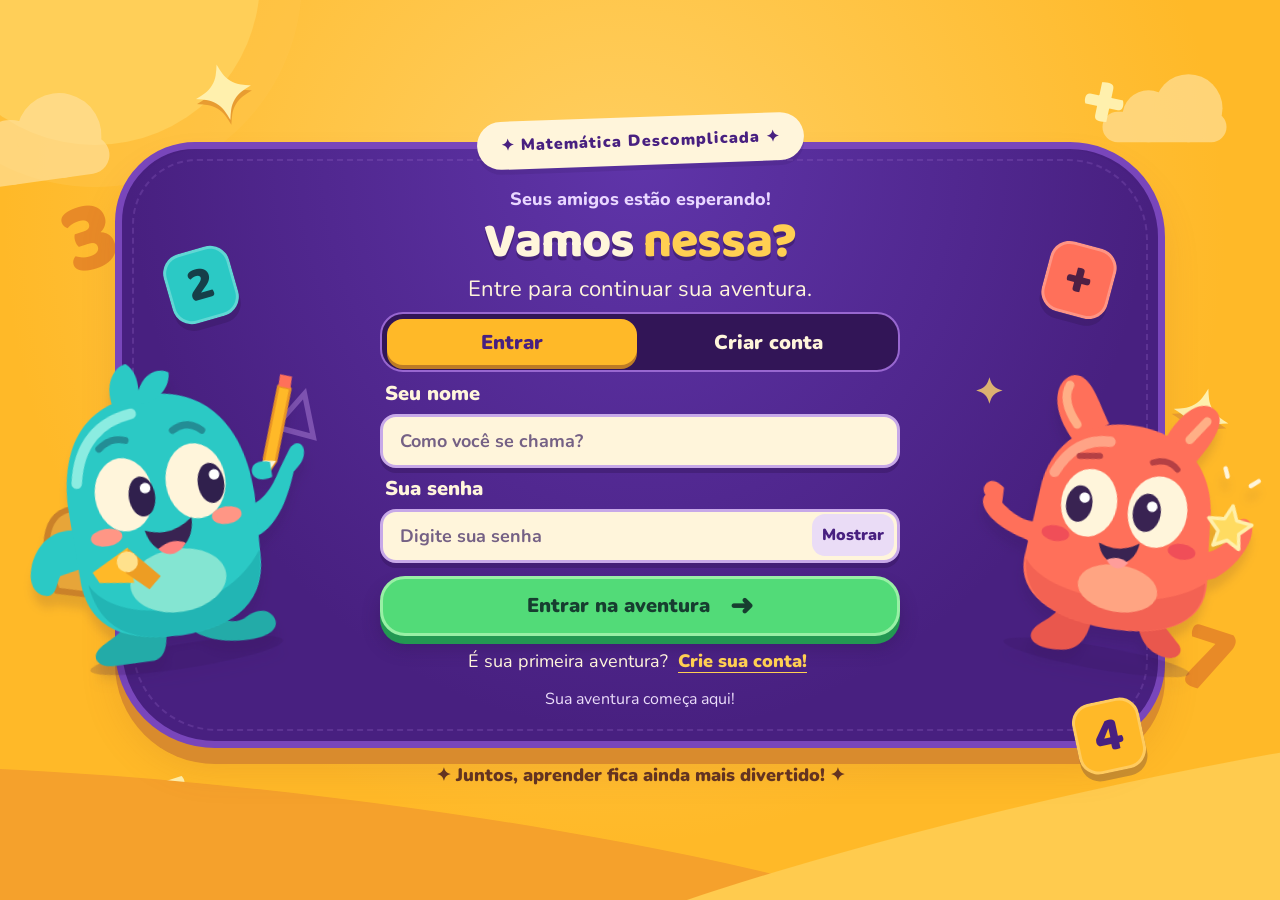
==== commit dd23e700: "feat(auth): integra autenticacao real e protege rotas frontend" ====
--- a/app/static/access.html
+++ b/app/static/access.html
@@ -17,7 +17,7 @@
     <span class="s1">✦</span><span class="s2">✦</span><span class="n3">3</span><span class="n7">7</span><span class="plus">+</span><span class="equals">=</span><i class="hill h1"></i><i class="hill h2"></i>
   </div>
   <div class="stage access-stage">
-    <div class="badge">✦ Matemática Descomplicada ✦</div>
+    <a class="badge" href="index.html" aria-label="Voltar à página inicial" style="text-decoration:none">✦ Matemática Descomplicada ✦</a>
     <section class="panel access-panel" aria-label="Acesso à aventura">
       <div class="doodles" aria-hidden="true"><span>△</span><span>✦</span><span>○</span></div>
       <div class="access-content">
@@ -31,7 +31,7 @@
         <form class="ds-form-width" novalidate aria-label="Entrar" id="access-form">
           <div class="field">
             <label for="name">Seu nome</label>
-            <input id="name" type="text" autocomplete="username" placeholder="Como você se chama?" maxlength="60" required aria-describedby="name-error">
+            <input id="name" type="text" autocomplete="username" placeholder="Como você se chama?" maxlength="30" minlength="3" required aria-describedby="name-error">
             <p class="field-error" id="name-error" hidden></p>
           </div>
           <div class="field">
@@ -55,7 +55,7 @@
           <p class="feedback" role="status" aria-live="polite" hidden></p>
         </form>
         <p class="switch-help"><span id="switch-prompt">É sua primeira aventura?</span> <button type="button" id="switch-link">Crie sua conta!</button></p>
-        <p class="encouragement">Demonstração visual, sem autenticação real.</p>
+        <p class="encouragement">Sua aventura começa aqui!</p>
         <noscript><p>Ative o JavaScript para alternar entre entrar e criar conta.</p></noscript>
       </div>
       <img class="mascot turquoise" src="assets/mascot-turquoise-access.svg" alt="Nosso amigo turquesa mostra um lápis para começar a aventura." width="340" height="400">
